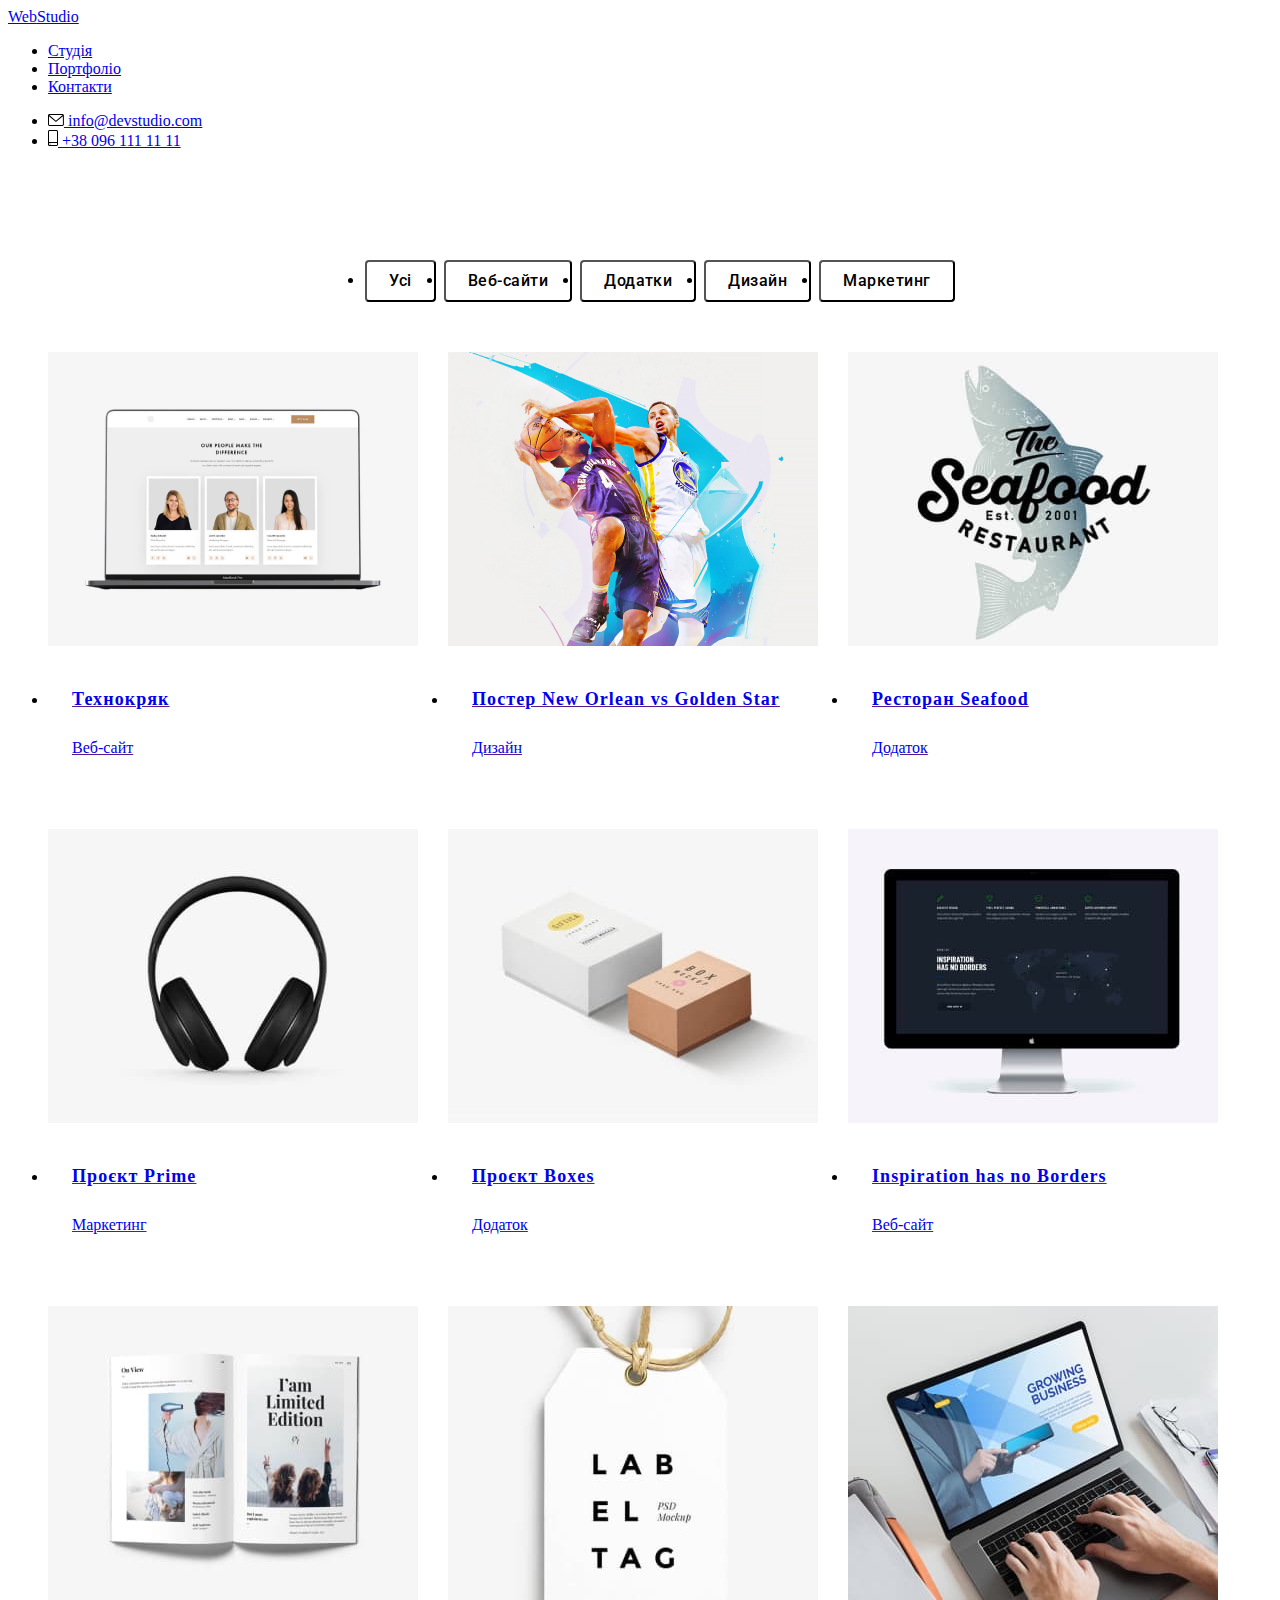
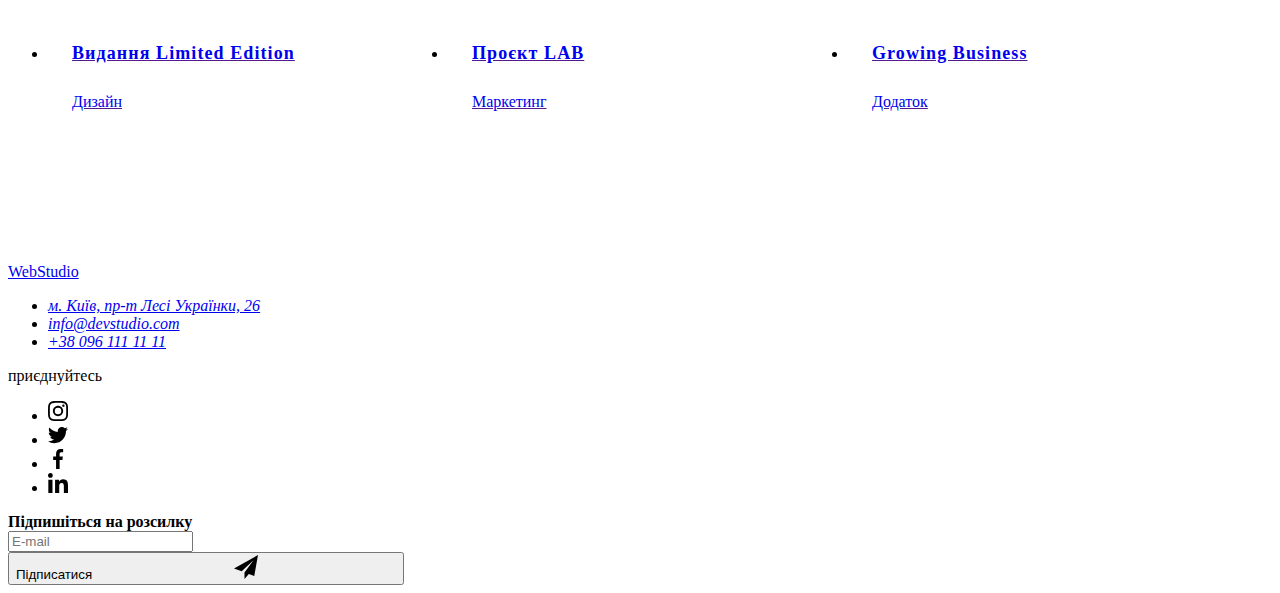
==== portfolio.html @ 2f64e7c8 "scss" ====
<!doctype html>
<html lang="uk">
  <head>
    <meta charset="utf-8" >
    <meta http-equiv="x-ua-compatible" content="ie=edge" >
    <meta name="viewport" content="width=device-width, initial-scale=1.0" >
    <title>Portfolio</title>
    <link rel="preconnect" href="https://fonts.googleapis.com" >    
    <link rel="preconnect" href="https://fonts.gstatic.com" crossorigin >    
    <link href="https://fonts.googleapis.com/css2?family=Raleway:wght@700&family=Roboto:wght@400;500;700;900&display=swap" rel="stylesheet" >
    <link rel="stylesheet" href="https://cdnjs.cloudflare.com/ajax/libs/modern-normalize/1.1.0/modern-normalize.min.css"
    integrity="sha512-wpPYUAdjBVSE4KJnH1VR1HeZfpl1ub8YT/NKx4PuQ5NmX2tKuGu6U/JRp5y+Y8XG2tV+wKQpNHVUX03MfMFn9Q=="
    crossorigin="anonymous"
    referrerpolicy="no-referrer">

    <link rel="stylesheet" href="./css/styles.css" >
  </head>
  <!--Тіло документу-->
  <body>
    <!--Шапка сайту-->
    <header class="header">
      <div class="container conteiner-header">
        <a class="logo" href="/index.html"><span class="logo-header">Web</span>Studio</a>
        <nav class="nav-header">
          <!--навігація сайту-->
          <ul class="header-nav list">
            <li class="item"><a class="header-nav-link list" href="./index.html">Студія</a></li>
            <li class="item"><a class="header-nav-link list current" href="./portfolio.html">Портфоліо</a></li>
            <li class="item"><a class="header-nav-link list" href="#">Контакти</a></li>
          </ul>
        </nav>
        <!--авторизації навігація-->
        <ul class="auth-nav list">
          <li class="item">
            <a class="auth-nav-link" href="mailto:info@devstudio.com">
              <svg class="nav-icon-envelope" width="16" height="12">
                <use href="./images/icons.svg#icon-envelope"></use>
              </svg>
              info@devstudio.com</a>
          </li>
          <li class="item">
            <a class="auth-nav-link " href="tel:+380961111111">
              <svg class="nav-icon-smartphone" width="10" height="16">
                <use href="./images/icons.svg#icon-smartphone"></use>
              </svg>
              +38 096 111 11 11</a>
          </li>
        </ul>
      </div>
    </header>
    <!--Унікальний матеріал сторінки-->
    <main>
      <!--Навігація фільтрів -->
      <section class="portfolio-list">
        <div class="container">
          <h1 hidden>Фільтри</h1>
          <ul class="btn-filter list">
            <li>
              <button class="btn-active" type="button">Усі</button>
            </li>
            <li>
              <button class="btn-active" type="button">Веб-сайти</button>
            </li>
            <li>
              <button class="btn-active" type="button">Додатки</button>
            </li>
            <li>
              <button class="btn-active" type="button">Дизайн</button>
            </li>
            <li>
              <button class="btn-active" type="button">Маркетинг</button>
            </li>
          </ul>
        
        <!--Портфоліо фільтрів-->
        
          <ul class="projects-list list">
            <li class="projects-box">
              <a href="" class="projects-link list">
                <div class="projects-image image-tehno">
                  <p class="projects-focus">Ресурс пропонує комплексні пропозиції з різним рівнем функціоналу та сервісів. Все це дозволить відвідувачу отримати вичерпні відомості про компанію чи приватну особу.</p>
                </div>
                <div class="projects-border">
                  <h2 class="projects-title" >Технокряк</h2>
                  <p class="projects-text">Веб-сайт</p>
                </div>
              </a>
            </li>
            <li class="projects-box">
              <a href="" class="projects-link list">
                <div class="projects-image image-poster">
                  <p class="projects-focus">Ресурс пропонує комплексні пропозиції з різним рівнем функціоналу та сервісів. Все це дозволить відвідувачу отримати вичерпні відомості про компанію чи приватну особу.</p>
                </div>
                <div class="projects-border">
                  <h2 class="projects-title" >Постер New Orlean vs Golden Star</h2>
                  <p class="projects-text">Дизайн</p>
                </div>
              </a>
            </li>
            <li class="projects-box">
              <a href="" class="projects-link list">
                <div class="projects-image image-seafood">
                  <p class="projects-focus">Ресурс пропонує комплексні пропозиції з різним рівнем функціоналу та сервісів. Все це дозволить відвідувачу отримати вичерпні відомості про компанію чи приватну особу.</p>
                </div>
                <div class="projects-border">
                  <h2 class="projects-title" >Ресторан Seafood</h2>
                  <p class="projects-text">Додаток</p>
                </div>
              </a>
            </li>
            <li class="projects-box">
              <a href="" class="projects-link list">
                <div class="projects-image image-prime">
                  <p class="projects-focus">Ресурс пропонує комплексні пропозиції з різним рівнем функціоналу та сервісів. Все це дозволить відвідувачу отримати вичерпні відомості про компанію чи приватну особу.</p>
                </div>
                <div class="projects-border">
                  <h2 class="projects-title" >Проєкт Prime</h2>
                  <p class="projects-text">Маркетинг</p>
                </div>
              </a>
            </li>
            <li class="projects-box">
              <a href="" class="projects-link list">
                <div class="projects-image image-boxes">
                  <p class="projects-focus">Ресурс пропонує комплексні пропозиції з різним рівнем функціоналу та сервісів. Все це дозволить відвідувачу отримати вичерпні відомості про компанію чи приватну особу.</p>
                </div>
                <div class="projects-border">
                  <h2 class="projects-title" >Проєкт Boxes</h2>
                  <p class="projects-text">Додаток</p>
                </div>
              </a>
            </li>
            <li class="projects-box">
              <a href="" class="projects-link list">
                <div class="projects-image image-inspiration">
                  <p class="projects-focus">Ресурс пропонує комплексні пропозиції з різним рівнем функціоналу та сервісів. Все це дозволить відвідувачу отримати вичерпні відомості про компанію чи приватну особу.</p>
                </div>
                <div class="projects-border">
                  <h2 class="projects-title" >Inspiration has no Borders</h2>
                  <p class="projects-text">Веб-сайт</p>
                </div>
              </a>
            </li>
            <li class="projects-box">
              <a href="" class="projects-link list">
                <div class="projects-image image-limited">
                  <p class="projects-focus">Ресурс пропонує комплексні пропозиції з різним рівнем функціоналу та сервісів. Все це дозволить відвідувачу отримати вичерпні відомості про компанію чи приватну особу.</p>
                </div>
                <div class="projects-border">
                  <h2 class="projects-title" >Видання Limited Edition</h2>
                  <p class="projects-text">Дизайн</p>
                </div>
              </a>
            </li>
            <li class="projects-box">
              <a href="" class="projects-link list">
                <div class="projects-image image-lab">
                  <p class="projects-focus">Ресурс пропонує комплексні пропозиції з різним рівнем функціоналу та сервісів. Все це дозволить відвідувачу отримати вичерпні відомості про компанію чи приватну особу.</p>
                </div>
                <div class="projects-border">
                  <h2 class="projects-title" >Проєкт LAB</h2>
                  <p class="projects-text">Маркетинг</p>
                </div>
              </a>
            </li>
            <li class="projects-box">
              <a href="" class="projects-link list">
                <div class="projects-image image-groving">
                    <p class="projects-focus">Ресурс пропонує комплексні пропозиції з різним рівнем функціоналу та сервісів. Все це дозволить відвідувачу отримати вичерпні відомості про компанію чи приватну особу.</p>
                </div>
                <div class="projects-border">
                  <h2 class="projects-title" >Growing Business</h2>
                  <p class="projects-text">Додаток</p>
                </div>
              </a>
            </li>
          </ul>
        </div>
      </section>
    </main>
    
    <!--Підвал сторінки-->
    
    <footer class="footer">
      <div class="container-footer container">
        <div>
          <a class="logo-link" href="./index.html" ><span class="logo-footer">Web</span>Studio</a>
          <address>
            <ul class="address">
              <li>
                <a class="address-map" href="http://www.google.com/search?q=м.+київ%2C+пр-т+лесі+українки%2C+26&oq=&aqs=chrome/"
                  target="_blank"
                  rel="noopener noreferrer">
                  м. Київ, пр-т Лесі Українки, 26</a>
              </li>
              <li><a class="address-mail" href="mailto:info@devstudio.com">info@devstudio.com</a></li>
              <li><a class="address-tel " href="tel:+380961111111">+38 096 111 11 11</a></li>
            </ul>
          </address>
        </div>

        <div class="social-block">
          <span class="social-footer">приєднуйтесь</span>
          <ul class="social-footer-list list">
            <li class="social-footer-item">
              <a class="social-footer-link" href="#">
                <svg class="social-footer-icon" width="20px" height="20px">
                  <use href="./images/icons.svg#icon-instagram"></use>
                </svg>
              </a>
            </li>
            <li class="social-footer-item">
              <a class="social-footer-link" href="#">
                <svg class="social-footer-icon" width="20px" height="20px">
                  <use href="./images/icons.svg#icon-twitter"></use>
                </svg>
              </a>
            </li>
            <li class="social-footer-item">
              <a class="social-footer-link" href="#">
                <svg class="social-footer-icon" width="20px" height="20px">
                  <use href="./images/icons.svg#icon-facebook"></use>
                </svg>
              </a>
            </li>
            <li class="social-footer-item">
              <a class="social-footer-link" href="#">
              <svg class="social-footer-icon" width="20px" height="20px">
                  <use href="./images/icons.svg#icon-linkedin"></use>
                </svg>
              </a>
            </li>
          </ul>
        </div>
         <div class="social-input">
          <strong class="social-footer">Підпишіться на розсилку</strong>
          <div class="input-flex">
            <form class="footer-form">
              <input
                type="text"
                name="user-email"
                class="footer-input"
                placeholder="E-mail"
              />
            </form>
            <button class="btn-footer" type="submit">
              Підписатися
              <svg class="icone-btn-footer" widht="24" height="24">
                <use href="./images/icons.svg#icon-icon-send"></use>
              </svg>
            </button>
          </div>
      </div>
    </footer>
  </body>
</html>
---- css/styles.css ----
/*----------Модальне вікно----------------------*/

.is-hidden {
  opacity: 0;
  visibility: hidden;
  pointer-events: none;
}

.backdrop {
  position: fixed;
  top: 0;
  width: 100%;
  height: 100%;
  background-color: rgba(0, 0, 0, 0.2);
  transition: opacity 250ms linear, visibility 250ms linear;
  transition-timing-function: cubic-bezier(0.4, 0, 0.2, 1);
}
.modal {
  width: 528px;
  min-height: 518px;
  background-color: var(--white-color);
  box-shadow: 0px 1px 3px rgba(0, 0, 0, 0.12), 0px 1px 1px rgba(0, 0, 0, 0.14),
    0px 2px 1px rgba(0, 0, 0, 0.2);
  border-radius: 4px;
  position: absolute;
  top: 50%;
  left: 50%;
  transform: translate(-50%, -50%) scale(1);
  transition: transform 250ms linear;
  transition-timing-function: cubic-bezier(0.4, 0, 0.2, 1);
  padding: 40px;
}
.backdrop.is-hidden .modal {
  transform: translate(-50%, -50%) scale(0);
}
.modal-close {
  position: absolute;
  width: 30px;
  height: 30px;
  top: 8px;
  right: 8px;
  border: 1px solid rgba(0, 0, 0, 0.1);
  border-radius: 50%;
  display: flex;
  align-items: center;
  justify-content: center;
  background-color: transparent;
}
.modal-close:focus,
.modal-close:hover {
  fill: #188ce8;
  transition: border 250ms cubic-bezier(0.4, 0, 0.2, 1),
    color 250ms cubic-bezier(0.4, 0, 0.2, 1);
}
.modal-close-icon {
}
.modal-title {
  font-weight: 700;
  font-size: 20px;
  line-height: 1.15;
  text-align: center;
  color: var(--title-text-color);
  margin-bottom: 15px;
}

.modal-form {
}
.modal-element {
}
.label-modal {
  font-size: 12px;
}
.input-wrapper {
  position: relative;
  margin-bottom: 10px;
}

.input-form {
  width: 100%;
  height: 40px;
  padding-left: 42px;
  justify-content: center;
  border: 1px solid rgba(33, 33, 33, 0.2);
  border-radius: 4px;
}
.input-form:focus,
.input-form:hover {
  border-color: var(--accent-color);
  transition: border 250ms cubic-bezier(0.4, 0, 0.2, 1),
    color 250ms cubic-bezier(0.4, 0, 0.2, 1);
}
.input-form:focus + .modal-icon,
.input-form:hover + .modal-icon {
  fill: var(--accent-color);
  transition: border 250ms cubic-bezier(0.4, 0, 0.2, 1),
    color 250ms cubic-bezier(0.4, 0, 0.2, 1);
}
.input-form:active,
:hover,
:focus {
  outline: 0;
  outline-offset: 0;
}

.modal-icon {
  position: absolute;
  top: 50%;
  left: 12px;
  transform: translateY(-50%);
}

.coment-textaera {
  font-size: 12px;
}

.textarea-element {
  margin-bottom: 20px;
}

.label-textarea {
  width: 100%;
  height: 120px;
  display: block;
  padding: 12px 16px;
  border: 1px solid rgba(33, 33, 33, 0.2);
  border-radius: 4px;
  font-weight: 400;
  font-size: 12px;
  line-height: 14px;
  letter-spacing: 0.01em;
  resize: none;
}
.label-textarea:hover,
.label-textarea:focus {
  border-color: var(--accent-color);
  transition: border 250ms cubic-bezier(0.4, 0, 0.2, 1),
    color 250ms cubic-bezier(0.4, 0, 0.2, 1);
}
.label-textarea::placeholder {
  font-size: 12px;
}

.visually-hidden {	
	position: absolute;
	width: 1px;
	height: 1px;
	margin: -1px;
	border: 0;
	padding: 0;
	clip: rect(0 0 0 0);
	overflow: hidden;
	}

.lable-text {
  display: flex;
  justify-content: center;
  align-items: center;
  margin-bottom: 30px;
}

.lable-text span {
  width: 16px;
  height: 15px;
  border: 2px solid var(--title-text-color);
  border-radius: 2px;
  margin-right: 7px;
  display: flex;
  align-items: center;
  justify-content: center;
  fill: transparent;
  transition: border 250ms cubic-bezier(0.4, 0, 0.2, 1),
    color 250ms cubic-bezier(0.4, 0, 0.2, 1);
}


.modal-check:checked + .lable-text span {
  background-color: var(--accent-color);
  border: none;
  fill: var(--white-color);
  transition: border 250ms cubic-bezier(0.4, 0, 0.2, 1),
    color 250ms cubic-bezier(0.4, 0, 0.2, 1);
}


.input-link {
  margin-left: 4px;
  font-weight: 400;
  font-size: 14px;
  line-height: 1.7142;
  color: var(--accent-color);
  position: relative;
}
.input-link::before {
  content: "";
  position: absolute;
  display: block;
  width: 100%;
  height: 1px;
  background-color: var(--accent-color);
  left: 0px;
  bottom: 6px;
}

.btn-input {
  width: 200px;
  height: 50px;
  margin: auto;
  font-weight: 700;
  font-size: 16px;
  line-height: 30px;
  display: flex;
  align-items: center;
  text-align: center;
  letter-spacing: 0.06em;
  justify-content: center;
  color: var(--white-color);
  background: var(--accent-color);
  box-shadow: 0px 4px 4px rgba(0, 0, 0, 0.15);
  border-radius: 4px;
}
.btn-input:hover,
.btn-input:focus {
  background-color: var(--background-active-button);
}
.modal-checkbox {
  margin-bottom: 30px;
  align-items: center;
  justify-content: center;
}
.lable-checkbox {
  font-weight: 400;
  font-size: 14px;
  line-height: 24px;
  color: var(--primary-text-color);
}

.input-span {
  font-weight: 400;
  font-size: 14px;
  line-height: 24px;
  color: var(--accent-color);
}

/*---------------Портфоліо----------------------*/
/*-------------Навігація фільтрів----------------------------------*/

.portfolio-list {
  padding-top: 94px;
  padding-bottom: 94px;
}

.btn-filter {
  font-family: "Roboto";
  font-style: normal;
  font-weight: 500;
  font-size: 16px;
  line-height: 1.625;
  text-align: center;
  letter-spacing: 0.03em;
  color: var(--title-text-color);

  display: flex;
  justify-content: center;
  margin: auto;
  margin-bottom: 50px;
  align-items: center;
}

.btn-filter li:not(:last-child) {
  margin-right: 8px;
}

.btn-active {
  padding: 6px 22px;
  justify-content: center;
  text-align: center;
  align-items: center;

  font-family: "Roboto", sans-serif;
  font-weight: 500;
  font-size: 16px;
  line-height: 1.625;
  text-align: center;
  letter-spacing: 0.03em;
  color: var(--title-text-color);
  background: var(--background-grey-color);
  border-radius: 4px;

  transition: background-color var(--time) var(--timing-function),
    color var(--time) var(--timing-function),
    box-shadow var(--time) var(--timing-function);
}

.btn-active:hover,
.btn-active:focus {
  color: var(--white-color);
  background: var(--accent-color);
  cursor: pointer;
  box-shadow: 0px 3px 1px rgba(0, 0, 0, 0.1), 0px 1px 2px rgba(0, 0, 0, 0.08),
    0px 2px 2px rgba(0, 0, 0, 0.12);
}

/*------------------------------Проекти-------------------------------------------*/

.projects-list {
  display: flex;
  flex-direction: row;
  flex-wrap: wrap;
  gap: 30px;
}

.projects-box > a {
  display: block;
}

.projects-box > a:hover,
.projects-box > a:focus {
  box-shadow: 0px 1px 1px rgba(0, 0, 0, 0.12), 0px 4px 4px rgba(0, 0, 0, 0.06),
    1px 4px 6px rgba(0, 0, 0, 0.16);
}
.projects-link {
  transition: box-shadow var(--time) var(--timing-function),
    border-box var(--time) var(--timing-function);
}
.projects-box:hover .projects-focus {
  transform: translateY(0);
  transition: transform 250ms linear;
  transition-timing-function: cubic-bezier(0.4, 0, 0.2, 1);
}

.projects-image {
  position: relative;
  overflow: hidden;
  width: 370px;
  height: 294px;
}

.projects-focus {
  position: absolute;
  top: 0;
  height: 100%;
  padding: 63px 24px;
  font-weight: 400;
  font-size: 18px;
  line-height: 1.5555;
  color: var(--white-color);
  background-color: rgba(33, 150, 243, 0.9);
  transform: translateY(100%);
  transition: transform 250ms linear;
  overflow: auto;
}

.image-tehno {
  background-image: url(../images/texno.jpg);
}
.image-poster {
  background-image: url(../images/posters.jpg);
}
.image-seafood {
  background-image: url(../images/seafood.jpg);
}
.image-prime {
  background-image: url(../images/project-prime.jpg);
}
.image-boxes {
  background-image: url(../images/boxes.jpg);
}
.image-inspiration {
  background-image: url(../images/inspiration.jpg);
}
.image-limited {
  background-image: url(../images/limited.jpg);
}
.image-lab {
  background-image: url(../images/lab.jpg);
}
.image-groving {
  background-image: url(../images/growing.jpg);
}

.projects-border {
  padding: 20px 24px;
  border-right: 1px solid var(--border-color);
  border-bottom: 1px solid var(--border-color);
  border-left: 1px solid var(--border-color);
}

.projects-title {
  margin-bottom: 4px;

  color: var(--title-text-color);
  font-size: 18px;
  line-height: 2;
  letter-spacing: 0.06em;
}

.projects-text {
  font-size: 16px;
  line-height: 1.875;
  color: var(--primary-text-color);
}
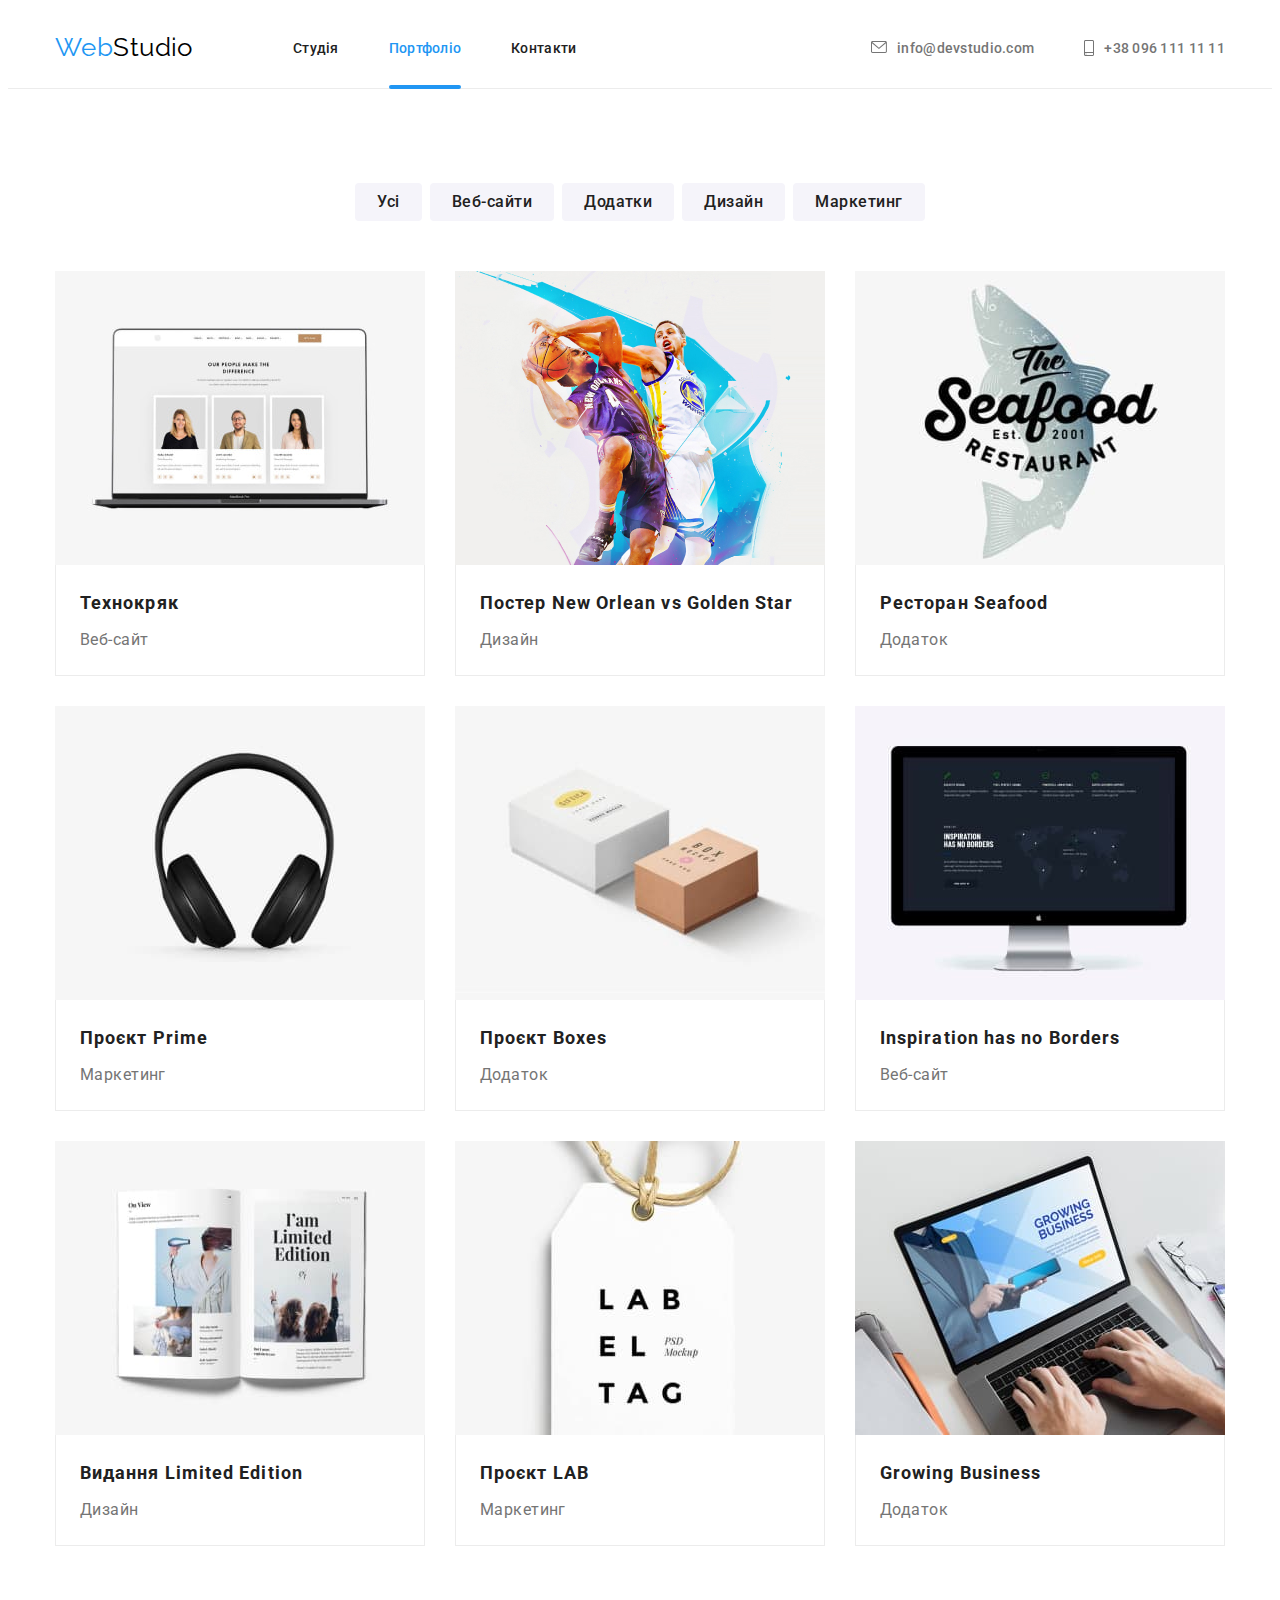
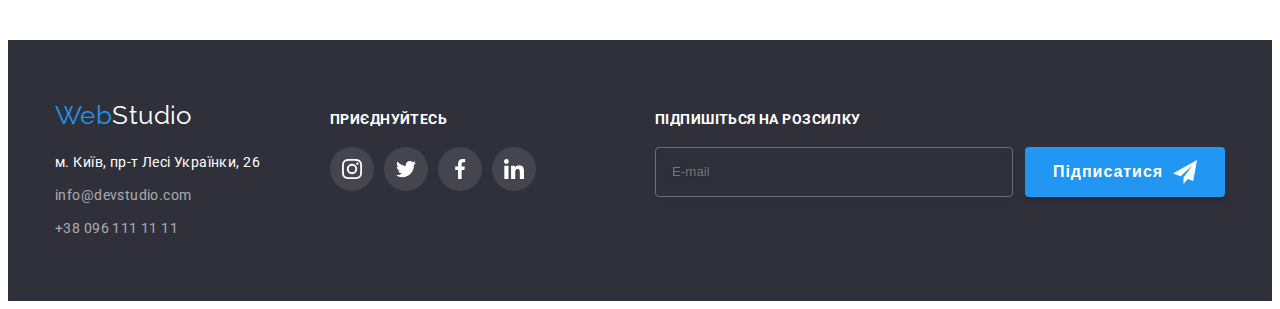
==== commit 8592d385: "BEM" ====
--- a/portfolio.html
+++ b/portfolio.html
@@ -14,36 +14,51 @@
     referrerpolicy="no-referrer">
 
     <link rel="stylesheet" href="./css/styles.css" >
+    <link rel="stylesheet" href="./css/main.min.css">
   </head>
   <!--Тіло документу-->
   <body>
     <!--Шапка сайту-->
     <header class="header">
-      <div class="container conteiner-header">
-        <a class="logo" href="/index.html"><span class="logo-header">Web</span>Studio</a>
-        <nav class="nav-header">
+      <div class="container header__conteiner">
+        <a class="logo link" href="/index.html" lang="en"
+          ><span class="header__logo">Web</span>Studio</a
+        >
+        <nav class="navigation">
           <!--навігація сайту-->
-          <ul class="header-nav list">
-            <li class="item"><a class="header-nav-link list" href="./index.html">Студія</a></li>
-            <li class="item"><a class="header-nav-link list current" href="./portfolio.html">Портфоліо</a></li>
-            <li class="item"><a class="header-nav-link list" href="#">Контакти</a></li>
+          <ul class="menu list">
+            <li class="menu__item">
+              <a class="menu__link list " href="./index.html"
+                >Студія</a
+              >
+            </li>
+            <li class="menu__item">
+              <a class="menu__link list current" href="./portfolio.html"
+                >Портфоліо</a
+              >
+            </li>
+            <li class="menu__item">
+              <a class="menu__link list" href="#">Контакти</a>
+            </li>
           </ul>
         </nav>
         <!--авторизації навігація-->
         <ul class="auth-nav list">
-          <li class="item">
-            <a class="auth-nav-link" href="mailto:info@devstudio.com">
-              <svg class="nav-icon-envelope" width="16" height="12">
+          <li class="auth-nav__item">
+            <a class="auth-nav__link" href="mailto:info@devstudio.com">
+              <svg class="auth-nav__icon-envelope" width="16" height="12">
                 <use href="./images/icons.svg#icon-envelope"></use>
               </svg>
-              info@devstudio.com</a>
+              info@devstudio.com</a
+            >
           </li>
-          <li class="item">
-            <a class="auth-nav-link " href="tel:+380961111111">
-              <svg class="nav-icon-smartphone" width="10" height="16">
+          <li class="auth-nav__item">
+            <a class="auth-nav__link" href="tel:+380961111111">
+              <svg class="auth-nav__icon-smartphone" width="10" height="16">
                 <use href="./images/icons.svg#icon-smartphone"></use>
               </svg>
-              +38 096 111 11 11</a>
+              +38 096 111 11 11</a
+            >
           </li>
         </ul>
       </div>
@@ -55,122 +70,122 @@
         <div class="container">
           <h1 hidden>Фільтри</h1>
           <ul class="btn-filter list">
-            <li>
-              <button class="btn-active" type="button">Усі</button>
-            </li>
-            <li>
-              <button class="btn-active" type="button">Веб-сайти</button>
-            </li>
-            <li>
-              <button class="btn-active" type="button">Додатки</button>
-            </li>
-            <li>
-              <button class="btn-active" type="button">Дизайн</button>
-            </li>
-            <li>
-              <button class="btn-active" type="button">Маркетинг</button>
+            <li class="btn-filter__list-btn">
+              <button class="btn-filter__btn-active" type="button">Усі</button>
+            </li>
+            <li class="btn-filter__list-btn">
+              <button class="btn-filter__btn-active" type="button">Веб-сайти</button>
+            </li>
+            <li class="btn-filter__list-btn">
+              <button class="btn-filter__btn-active" type="button">Додатки</button>
+            </li>
+            <li class="btn-filter__list-btn">
+              <button class="btn-filter__btn-active" type="button">Дизайн</button>
+            </li>
+            <li class="btn-filter__list-btn">
+              <button class="btn-filter__btn-active" type="button">Маркетинг</button>
             </li>
           </ul>
         
         <!--Портфоліо фільтрів-->
         
           <ul class="projects-list list">
-            <li class="projects-box">
-              <a href="" class="projects-link list">
+            <li class="projects-list__projects-box">
+              <a href="#" class="projects-list__projects-link list">
                 <div class="projects-image image-tehno">
-                  <p class="projects-focus">Ресурс пропонує комплексні пропозиції з різним рівнем функціоналу та сервісів. Все це дозволить відвідувачу отримати вичерпні відомості про компанію чи приватну особу.</p>
-                </div>
-                <div class="projects-border">
-                  <h2 class="projects-title" >Технокряк</h2>
-                  <p class="projects-text">Веб-сайт</p>
-                </div>
-              </a>
-            </li>
-            <li class="projects-box">
-              <a href="" class="projects-link list">
+                  <p class="projects-image__projects-focus">Ресурс пропонує комплексні пропозиції з різним рівнем функціоналу та сервісів. Все це дозволить відвідувачу отримати вичерпні відомості про компанію чи приватну особу.</p>
+                </div>
+                <div class="projects-border">
+                  <h2 class="projects-border__projects-title" >Технокряк</h2>
+                  <p class="projects-border__projects-text">Веб-сайт</p>
+                </div>
+              </a>
+            </li>
+            <li class="projects-list__projects-box">
+              <a href="#" class="projects-list__projects-link list">
                 <div class="projects-image image-poster">
-                  <p class="projects-focus">Ресурс пропонує комплексні пропозиції з різним рівнем функціоналу та сервісів. Все це дозволить відвідувачу отримати вичерпні відомості про компанію чи приватну особу.</p>
-                </div>
-                <div class="projects-border">
-                  <h2 class="projects-title" >Постер New Orlean vs Golden Star</h2>
-                  <p class="projects-text">Дизайн</p>
-                </div>
-              </a>
-            </li>
-            <li class="projects-box">
-              <a href="" class="projects-link list">
+                  <p class="projects-image__projects-focus">Ресурс пропонує комплексні пропозиції з різним рівнем функціоналу та сервісів. Все це дозволить відвідувачу отримати вичерпні відомості про компанію чи приватну особу.</p>
+                </div>
+                <div class="projects-border">
+                  <h2 class="projects-border__projects-title" >Постер New Orlean vs Golden Star</h2>
+                  <p class="projects-border__projects-text">Дизайн</p>
+                </div>
+              </a>
+            </li>
+            <li class="projects-list__projects-box">
+              <a href="№" class="projects-list__projects-link list">
                 <div class="projects-image image-seafood">
-                  <p class="projects-focus">Ресурс пропонує комплексні пропозиції з різним рівнем функціоналу та сервісів. Все це дозволить відвідувачу отримати вичерпні відомості про компанію чи приватну особу.</p>
-                </div>
-                <div class="projects-border">
-                  <h2 class="projects-title" >Ресторан Seafood</h2>
-                  <p class="projects-text">Додаток</p>
-                </div>
-              </a>
-            </li>
-            <li class="projects-box">
-              <a href="" class="projects-link list">
+                  <p class="projects-image__projects-focus">Ресурс пропонує комплексні пропозиції з різним рівнем функціоналу та сервісів. Все це дозволить відвідувачу отримати вичерпні відомості про компанію чи приватну особу.</p>
+                </div>
+                <div class="projects-border">
+                  <h2 class="projects-border__projects-title" >Ресторан Seafood</h2>
+                  <p class="projects-border__projects-text">Додаток</p>
+                </div>
+              </a>
+            </li>
+            <li class="projects-list__projects-box">
+              <a href="#" class="projects-list__projects-link list">
                 <div class="projects-image image-prime">
-                  <p class="projects-focus">Ресурс пропонує комплексні пропозиції з різним рівнем функціоналу та сервісів. Все це дозволить відвідувачу отримати вичерпні відомості про компанію чи приватну особу.</p>
-                </div>
-                <div class="projects-border">
-                  <h2 class="projects-title" >Проєкт Prime</h2>
-                  <p class="projects-text">Маркетинг</p>
-                </div>
-              </a>
-            </li>
-            <li class="projects-box">
-              <a href="" class="projects-link list">
+                  <p class="projects-image__projects-focus">Ресурс пропонує комплексні пропозиції з різним рівнем функціоналу та сервісів. Все це дозволить відвідувачу отримати вичерпні відомості про компанію чи приватну особу.</p>
+                </div>
+                <div class="projects-border">
+                  <h2 class="projects-border__projects-title" >Проєкт Prime</h2>
+                  <p class="projects-border__projects-text">Маркетинг</p>
+                </div>
+              </a>
+            </li>
+            <li class="projects-list__projects-box">
+              <a href="#" class="projects-list__projects-link list">
                 <div class="projects-image image-boxes">
-                  <p class="projects-focus">Ресурс пропонує комплексні пропозиції з різним рівнем функціоналу та сервісів. Все це дозволить відвідувачу отримати вичерпні відомості про компанію чи приватну особу.</p>
-                </div>
-                <div class="projects-border">
-                  <h2 class="projects-title" >Проєкт Boxes</h2>
-                  <p class="projects-text">Додаток</p>
-                </div>
-              </a>
-            </li>
-            <li class="projects-box">
-              <a href="" class="projects-link list">
+                  <p class="projects-image__projects-focus">Ресурс пропонує комплексні пропозиції з різним рівнем функціоналу та сервісів. Все це дозволить відвідувачу отримати вичерпні відомості про компанію чи приватну особу.</p>
+                </div>
+                <div class="projects-border">
+                  <h2 class="projects-border__projects-title" >Проєкт Boxes</h2>
+                  <p class="projects-border__projects-text">Додаток</p>
+                </div>
+              </a>
+            </li>
+            <li class="projects-list__projects-box">
+              <a href="#" class="projects-list__projects-link list">
                 <div class="projects-image image-inspiration">
-                  <p class="projects-focus">Ресурс пропонує комплексні пропозиції з різним рівнем функціоналу та сервісів. Все це дозволить відвідувачу отримати вичерпні відомості про компанію чи приватну особу.</p>
-                </div>
-                <div class="projects-border">
-                  <h2 class="projects-title" >Inspiration has no Borders</h2>
-                  <p class="projects-text">Веб-сайт</p>
-                </div>
-              </a>
-            </li>
-            <li class="projects-box">
-              <a href="" class="projects-link list">
+                  <p class="projects-image__projects-focus">Ресурс пропонує комплексні пропозиції з різним рівнем функціоналу та сервісів. Все це дозволить відвідувачу отримати вичерпні відомості про компанію чи приватну особу.</p>
+                </div>
+                <div class="projects-border">
+                  <h2 class="projects-border__projects-title" >Inspiration has no Borders</h2>
+                  <p class="projects-border__projects-text">Веб-сайт</p>
+                </div>
+              </a>
+            </li>
+            <li class="projects-list__projects-box">
+              <a href="#" class="projects-list__projects-link list">
                 <div class="projects-image image-limited">
-                  <p class="projects-focus">Ресурс пропонує комплексні пропозиції з різним рівнем функціоналу та сервісів. Все це дозволить відвідувачу отримати вичерпні відомості про компанію чи приватну особу.</p>
-                </div>
-                <div class="projects-border">
-                  <h2 class="projects-title" >Видання Limited Edition</h2>
-                  <p class="projects-text">Дизайн</p>
-                </div>
-              </a>
-            </li>
-            <li class="projects-box">
-              <a href="" class="projects-link list">
+                  <p class="projects-image__projects-focus">Ресурс пропонує комплексні пропозиції з різним рівнем функціоналу та сервісів. Все це дозволить відвідувачу отримати вичерпні відомості про компанію чи приватну особу.</p>
+                </div>
+                <div class="projects-border">
+                  <h2 class="projects-border__projects-title" >Видання Limited Edition</h2>
+                  <p class="projects-border__projects-text">Дизайн</p>
+                </div>
+              </a>
+            </li>
+            <li class="projects-list__projects-box">
+              <a href="#" class="projects-list__projects-link list">
                 <div class="projects-image image-lab">
-                  <p class="projects-focus">Ресурс пропонує комплексні пропозиції з різним рівнем функціоналу та сервісів. Все це дозволить відвідувачу отримати вичерпні відомості про компанію чи приватну особу.</p>
-                </div>
-                <div class="projects-border">
-                  <h2 class="projects-title" >Проєкт LAB</h2>
-                  <p class="projects-text">Маркетинг</p>
-                </div>
-              </a>
-            </li>
-            <li class="projects-box">
-              <a href="" class="projects-link list">
+                  <p class="projects-image__projects-focus">Ресурс пропонує комплексні пропозиції з різним рівнем функціоналу та сервісів. Все це дозволить відвідувачу отримати вичерпні відомості про компанію чи приватну особу.</p>
+                </div>
+                <div class="projects-border">
+                  <h2 class="projects-border__projects-title" >Проєкт LAB</h2>
+                  <p class="projects-border__projects-text">Маркетинг</p>
+                </div>
+              </a>
+            </li>
+            <li class="projects-list__projects-box">
+              <a href="#" class="projects-list__projects-link list">
                 <div class="projects-image image-groving">
-                    <p class="projects-focus">Ресурс пропонує комплексні пропозиції з різним рівнем функціоналу та сервісів. Все це дозволить відвідувачу отримати вичерпні відомості про компанію чи приватну особу.</p>
-                </div>
-                <div class="projects-border">
-                  <h2 class="projects-title" >Growing Business</h2>
-                  <p class="projects-text">Додаток</p>
+                    <p class="projects-image__projects-focus">Ресурс пропонує комплексні пропозиції з різним рівнем функціоналу та сервісів. Все це дозволить відвідувачу отримати вичерпні відомості про компанію чи приватну особу.</p>
+                </div>
+                <div class="projects-border">
+                  <h2 class="projects-border__projects-title" >Growing Business</h2>
+                  <p class="projects-border__projects-text">Додаток</p>
                 </div>
               </a>
             </li>
@@ -183,73 +198,88 @@
     
     <footer class="footer">
       <div class="container-footer container">
-        <div>
-          <a class="logo-link" href="./index.html" ><span class="logo-footer">Web</span>Studio</a>
-          <address>
+        <div class="cover-address">
+          <a class="container-footer__logo-link" href="./index.html"
+            ><span class="container-footer__logo-footer">Web</span>Studio</a
+          >
+          <address class="footer-addres">
             <ul class="address">
-              <li>
-                <a class="address-map" href="http://www.google.com/search?q=м.+київ%2C+пр-т+лесі+українки%2C+26&oq=&aqs=chrome/"
+              <li class="address__addres-list">
+                <a
+                  class="address__address-map"
+                  href="http://www.google.com/search?q=м.+київ%2C+пр-т+лесі+українки%2C+26&oq=&aqs=chrome/"
                   target="_blank"
-                  rel="noopener noreferrer">
-                  м. Київ, пр-т Лесі Українки, 26</a>
+                  rel="noopener noreferrer"
+                >
+                  м. Київ, пр-т Лесі Українки, 26</a
+                >
               </li>
-              <li><a class="address-mail" href="mailto:info@devstudio.com">info@devstudio.com</a></li>
-              <li><a class="address-tel " href="tel:+380961111111">+38 096 111 11 11</a></li>
+              <li class="address__addres-list">
+                <a class="address__address-mail" href="mailto:info@devstudio.com"
+                  >info@devstudio.com</a
+                >
+              </li>
+              <li class="address__addres-list">
+                <a class="address__address-tel" href="tel:+380961111111"
+                  >+38 096 111 11 11</a
+                >
+              </li>
             </ul>
           </address>
         </div>
-
+        <!--соцмережі-->
         <div class="social-block">
-          <span class="social-footer">приєднуйтесь</span>
+          <strong class="social-block__social-footer">приєднуйтесь</strong>
           <ul class="social-footer-list list">
-            <li class="social-footer-item">
-              <a class="social-footer-link" href="#">
-                <svg class="social-footer-icon" width="20px" height="20px">
+            <li class="social-footer-list__footer-item">
+              <a class="social-footer-list__footer-link" href="#">
+                <svg class="social-footer-list__footer-icon" width="20px" height="20px">
                   <use href="./images/icons.svg#icon-instagram"></use>
                 </svg>
               </a>
             </li>
-            <li class="social-footer-item">
-              <a class="social-footer-link" href="#">
-                <svg class="social-footer-icon" width="20px" height="20px">
+            <li class="social-footer-list__footer-item">
+              <a class="social-footer-list__footer-link" href="#">
+                <svg class="social-footer-list__footer-icon" width="20px" height="20px">
                   <use href="./images/icons.svg#icon-twitter"></use>
                 </svg>
               </a>
             </li>
-            <li class="social-footer-item">
-              <a class="social-footer-link" href="#">
-                <svg class="social-footer-icon" width="20px" height="20px">
+            <li class="social-footer-list__footer-item">
+              <a class="social-footer-list__footer-link" href="#">
+                <svg class="social-footer-list__footer-icon" width="20px" height="20px">
                   <use href="./images/icons.svg#icon-facebook"></use>
                 </svg>
               </a>
             </li>
-            <li class="social-footer-item">
-              <a class="social-footer-link" href="#">
-              <svg class="social-footer-icon" width="20px" height="20px">
+            <li class="social-footer-list__footer-item">
+              <a class="social-footer-list__footer-link" href="#">
+                <svg class="social-footer-list__footer-icon" width="20px" height="20px">
                   <use href="./images/icons.svg#icon-linkedin"></use>
                 </svg>
               </a>
             </li>
           </ul>
         </div>
-         <div class="social-input">
-          <strong class="social-footer">Підпишіться на розсилку</strong>
-          <div class="input-flex">
-            <form class="footer-form">
+        <div class="social-input">
+          <strong class="social-input__social-footer">Підпишіться на розсилку</strong>
+          <form class="footer-form input-flex">
+          <label id="user-email" class="footer-form__footer-label">
               <input
                 type="text"
                 name="user-email"
-                class="footer-input"
+                class="footer-form__footer-input"
                 placeholder="E-mail"
-              />
-            </form>
-            <button class="btn-footer" type="submit">
+              >
+          </label>
+            <button class="footer-form__btn-footer" type="submit">
               Підписатися
-              <svg class="icone-btn-footer" widht="24" height="24">
+              <svg class="footer-form__icone-btn-footer" width="24" height="24">
                 <use href="./images/icons.svg#icon-icon-send"></use>
               </svg>
             </button>
-          </div>
+        </form>
+        </div>
       </div>
     </footer>
   </body>
--- a/css/main.min.css
+++ b/css/main.min.css
@@ -0,0 +1 @@
+:root{--primary-text-color: #757575;--title-text-color: #212121;--accent-color: #2196f3;--white-color: #ffffff;--background-grey-color: #f5f4fa;--footer-background-color: #2f303a;--black-color: #000000;--black-opacity-color: rgba(255, 255, 255, 0.6);--background-active-button: #188ce8;--border-color: #ececec;--background-img-color: #c4c4c4;--social-icon-color: #afb1b8;--time: 250ms;--timing-function: cubic-bezier(0.4, 0, 0.2, 1)}*,*::before,*::after{box-sizing:border-box}p,h1,h2,h3,h4,h5,h6{margin:0}ul{margin:0;padding:0}button{cursor:pointer;border:none;display:block}img{display:block}address{font-style:normal}.container{width:1200px;padding-left:15px;padding-right:15px;margin:0 auto}body{font-family:"Roboto",sans-serif;background-color:var(--white-color);color:var(--primary-text-color);font-size:14px;letter-spacing:.03em}.list{list-style:none;text-decoration:none}.logo{margin-right:93px;font-family:"Raleway",sans-serif;color:var(--black-color);font-size:26px;line-height:1.1923;text-decoration:none;width:145px;height:31px;left:215px;top:24px}.btn{min-width:216px;height:50px;margin:0 auto;justify-content:center;font-family:"Roboto",sans-serif;font-weight:700;font-size:16px;line-height:1.875;letter-spacing:.06em;display:flex;align-items:center;text-align:center;background:var(--accent-color);box-shadow:0px 4px 4px rgba(0,0,0,.15);border-radius:4px;color:var(--white-color);transition:background-color var(--time) var(--timing-function)}.header{padding-top:24px;padding-bottom:25px;border-bottom:1px solid var(--border-color)}.header__conteiner{display:flex;align-items:center}.header__logo{font-size:26px;line-height:1.1923;letter-spacing:.03em;color:var(--accent-color)}.menu{display:flex}.navigation{margin-right:auto}.menu{gap:50px;margin-right:auto}.menu__link{color:var(--title-text-color);font-weight:500;line-height:1.1428;letter-spacing:.02em;position:relative;padding-bottom:33px;transition:color var(--time) var(--timing-function)}.menu__link:hover,.menu__link:focus{color:var(--accent-color)}.current{color:var(--accent-color)}.current::after{content:"";position:absolute;left:0;bottom:0;width:100%;height:4px;background-color:var(--accent-color);border-radius:2px}.auth-nav{display:flex;line-height:1.1428;letter-spacing:.02em;text-decoration:none}.auth-nav .auth-nav__item+.auth-nav__item{margin-left:50px}.auth-nav__item .auth-nav__link{display:flex;align-items:center}.auth-nav__link{font-weight:500;color:var(--primary-text-color);text-decoration:none;transition:color var(--time) var(--timing-function)}.auth-nav__link:hover,.auth-nav__link:focus{color:var(--accent-color)}.auth-nav__icon-smartphone,.auth-nav__icon-envelope{fill:currentColor;margin-right:10px}.section{padding-top:94px;padding-bottom:94px}.hero{padding-top:200px;padding-bottom:200px;max-width:1600px;margin:auto;background-image:linear-gradient(rgba(47, 48, 58, 0.4), rgba(47, 48, 58, 0.4)),url(../images/background-img1.jpg);background-color:var(--background-img-color)}.container__hero-title{width:696px;margin:0 auto 30px;font-weight:900;font-size:44px;line-height:1.3636;letter-spacing:.06em;text-align:center;text-transform:uppercase;color:var(--white-color)}.btn:hover,.btn:focus{background:var(--background-active-button);color:var(--white-color)}.is-hidden{opacity:0;visibility:hidden;pointer-events:none}.backdrop{position:fixed;top:0;width:100%;height:100%;background-color:rgba(0,0,0,.2);transition:opacity 250ms linear,visibility 250ms linear;transition-timing-function:cubic-bezier(0.4, 0, 0.2, 1)}.modal{width:528px;min-height:518px;background-color:var(--white-color);box-shadow:0px 1px 3px rgba(0,0,0,.12),0px 1px 1px rgba(0,0,0,.14),0px 2px 1px rgba(0,0,0,.2);border-radius:4px;position:absolute;top:50%;left:50%;transform:translate(-50%, -50%) scale(1);transition:transform 250ms linear;transition-timing-function:cubic-bezier(0.4, 0, 0.2, 1);padding:40px}.backdrop.is-hidden .modal{transform:translate(-50%, -50%) scale(0)}.modal-close{position:absolute;width:30px;height:30px;top:8px;right:8px;border:1px solid rgba(0,0,0,.1);border-radius:50%;display:flex;align-items:center;justify-content:center;background-color:rgba(0,0,0,0)}.modal-close-close:focus,.modal-close-close:hover{fill:#188ce8;transition:border 250ms cubic-bezier(0.4, 0, 0.2, 1),color 250ms cubic-bezier(0.4, 0, 0.2, 1)}.modal-title{font-weight:700;font-size:20px;line-height:1.15;text-align:center;color:var(--title-text-color);margin-bottom:15px}.label-modal{font-size:12px;font-size:12px}.input-wrapper{position:relative;margin-bottom:10px}.input-form{width:100%;height:40px;padding-left:42px;justify-content:center;border:1px solid rgba(33,33,33,.2);border-radius:4px}.input-form:focus,.input-form:hover{border-color:var(--accent-color);transition:border 250ms cubic-bezier(0.4, 0, 0.2, 1),color 250ms cubic-bezier(0.4, 0, 0.2, 1)}.input-form:active,.input-form:hover,.input-form:focus{outline:0;outline-offset:0}.modal-icon{position:absolute;top:50%;left:12px;transform:translateY(-50%)}.input-form:focus+.modal-icon,.input-form:hover+.modal-icon{fill:var(--accent-color);transition:border 250ms cubic-bezier(0.4, 0, 0.2, 1),color 250ms cubic-bezier(0.4, 0, 0.2, 1)}.coment-textaera{font-size:12px}.textarea-element{margin-bottom:20px}.label-textarea{width:100%;height:120px;display:block;padding:12px 16px;border:1px solid rgba(33,33,33,.2);border-radius:4px;font-weight:400;font-size:12px;line-height:14px;letter-spacing:.01em;resize:none}.label-textarea:hover,.label-textarea:focus{border-color:var(--accent-color);transition:border 250ms cubic-bezier(0.4, 0, 0.2, 1),color 250ms cubic-bezier(0.4, 0, 0.2, 1)}.label-textarea::-moz-placeholder{font-size:12px}.label-textarea:-ms-input-placeholder{font-size:12px}.label-textarea::placeholder{font-size:12px}.label-textarea:active,.label-textarea:hover,.label-textarea:focus{outline:0;outline-offset:0}.visually-hidden{position:absolute;width:1px;height:1px;margin:-1px;border:0;padding:0;clip:rect(0 0 0 0);overflow:hidden}.lable-text{display:flex;justify-content:center;align-items:center;margin-bottom:30px}.lable-text span{width:16px;height:15px;border:2px solid var(--title-text-color);border-radius:2px;margin-right:7px;display:flex;align-items:center;justify-content:center;fill:rgba(0,0,0,0);transition:border 250ms cubic-bezier(0.4, 0, 0.2, 1),color 250ms cubic-bezier(0.4, 0, 0.2, 1)}.modal-check:checked+.lable-text span{background-color:var(--accent-color);border:none;fill:var(--white-color);transition:border 250ms cubic-bezier(0.4, 0, 0.2, 1),color 250ms cubic-bezier(0.4, 0, 0.2, 1)}.input-link{margin-left:4px;font-weight:400;font-size:14px;line-height:1.7142;color:var(--accent-color);position:relative}.input-link::before{content:"";position:absolute;display:block;width:100%;height:1px;background-color:var(--accent-color);left:0px;bottom:6px}.btn-input{width:200px;height:50px;margin:auto;font-weight:700;font-size:16px;line-height:30px;display:flex;align-items:center;text-align:center;letter-spacing:.06em;justify-content:center;color:var(--white-color);background:var(--accent-color);box-shadow:0px 4px 4px rgba(0,0,0,.15);border-radius:4px}.btn-input:hover,.btn-input:focus{background-color:var(--background-active-button)}.modal-checkbox{margin-bottom:30px;align-items:center;justify-content:center}.lable-checkbox{font-weight:400;font-size:14px;line-height:24px;color:var(--primary-text-color)}.input-span{font-weight:400;font-size:14px;line-height:24px;color:var(--accent-color)}.list-li__feauters-li{flex-basis:calc((100% - 90px)/4)}.features-icon{display:flex;justify-content:center;margin-bottom:30px;background-color:var(--background-grey-color);border-radius:4px;align-items:center;text-transform:uppercase;width:270px;height:120px}.list-li__features{color:var(--title-text-color);font-size:14px;line-height:1.1428;text-transform:uppercase;margin-bottom:10px}.list-li__features-list{line-height:1.7142;color:var(--primary-text-color)}.container__title{margin-bottom:50px;font-size:36px;line-height:1.1666;color:var(--title-text-color);text-align:center}.list-li{display:flex;gap:30px}.list-li__title-box{position:relative}.title-text{position:absolute;left:0;bottom:0;display:flex;justify-content:center;align-items:center;width:100%;height:70px;background-color:rgba(47,48,58,.8)}.title-text__title-p{font-weight:700;font-size:14px;line-height:1.1428;text-align:center;text-transform:uppercase;color:var(--white-color)}.section-team{background-color:var(--background-grey-color)}.container__title-team{margin-bottom:50px;color:var(--title-text-color);font-size:36px;line-height:1.1666;text-align:center}.list-li__card{box-shadow:0px 4px 4px rgba(0,0,0,.25);border-bottom-left-radius:3px;border-bottom-right-radius:3px}.card-description{padding-top:30px;padding-bottom:30px;background-color:var(--white-color);border-radius:0px 0px 4px 4px;box-shadow:0px 1px 3px rgba(0,0,0,.12),0px 1px 1px rgba(0,0,0,.14),0px 2px 1px rgba(0,0,0,.2)}.card-description__team-list{margin-bottom:10px;color:var(--title-text-color);font-weight:500;font-size:16px;line-height:1.1875;text-align:center}.card-description__list-p{margin-bottom:16px;font-size:16px;line-height:1.1875;text-align:center;color:var(--primary-text-color)}.social-list{display:flex;justify-content:center;gap:10px}.social-list__social-item{width:44px;height:44px}.social-list__social-links{width:100%;height:100%;background-color:var(--white-color);color:var(--social-icon-color);border-radius:50%;display:flex;justify-content:center;align-items:center;transition:background-color var(--time) var(--timing-function),color var(--time) var(--timing-function)}.social-list__social-links:hover,.social-list__social-links:focus{background-color:var(--accent-color)}.social-list__social-links:hover .social-list__social-icon,.social-list__social-links:focus .social-list__social-icon{fill:var(--white-color)}.social-list__social-icon{fill:currentColor}.social-list__social-icon:hover,.social-list__social-icon:focus{fill:var(--white-color)}.section-clients__title{margin-bottom:50px;color:var(--title-text-color);font-size:36px;line-height:1.1666;text-align:center}.clients-list{display:flex;justify-content:center;gap:30px}.clients-list__client-item{width:170px;height:92px}.clients-list__client-links{width:100%;height:100%;color:var(--social-icon-color);border:1px solid #afb1b8;border-radius:4px;display:flex;justify-content:center;align-items:center;transition:border-color var(--time) var(--timing-function),color var(--time) var(--timing-function)}.clients-list__client-links:hover,.clients-list__client-links:focus{color:var(--accent-color);border:1px solid var(--accent-color)}.clients-list__client-links:hover .clients-list__client-icon,.clients-list__client-links:focus .clients-list__client-icon{color:var(--accent-color)}.clients-list__client-icon{fill:currentColor}.clients-list__client-icon:hover,.clients-list__client-icon:focus{color:var(--accent-color)}.footer{padding-top:60px;padding-bottom:60px;background-color:var(--footer-background-color);text-decoration:none}.container-footer{align-items:baseline;display:flex}.container-footer__logo-link{margin-bottom:20px;display:block;font-family:"Raleway",sans-serif;font-size:26px;line-height:1.1923;text-decoration:none;color:var(--white-color)}.container-footer__logo-footer{font-size:26px;line-height:1.1923;color:var(--accent-color)}.address{list-style:none}.address__addres-list:not(:last-child){margin-bottom:9px}.address__address-map{line-height:1.7142;font-style:normal;text-decoration:none;color:var(--white-color)}.address__address-map:hover,.address__address-map:focus{color:var(--accent-color)}.address__address-mail,.address__address-tel{line-height:1.7142;color:var(--black-opacity-color);text-decoration:none;font-style:normal}.address__address-mail:hover,.address__address-mail:focus,.address__address-tel:hover,.address__address-tel:focus{color:var(--accent-color)}.social-block{align-items:center;justify-content:center;margin-left:70px}.social-block__social-footer{display:block;color:var(--white-color);justify-content:center;align-items:center;margin-bottom:20px;font-weight:700;line-height:1.1428;text-transform:uppercase}.social-footer-list{display:flex;justify-content:center;gap:10px}.social-footer-list__footer-item{width:44px;height:44px}.social-footer-list__footer-link{width:100%;height:100%;background:rgba(255,255,255,.1);color:var(--white-color);border-radius:50%;display:flex;justify-content:center;align-items:center;transition:background-color var(--time) var(--timing-function),color var(--time) var(--timing-function)}.social-footer-list__footer-link:hover,.social-footer-list__footer-link:focus{background-color:var(--accent-color)}.social-footer-list__footer-icon{fill:currentColor}.social-input{margin-left:auto}.social-input__social-footer{display:block;color:var(--white-color);justify-content:center;align-items:center;margin-bottom:20px;font-weight:700;line-height:1.1428;text-transform:uppercase}.input-flex{display:flex}.footer-form__footer-input{width:358px;height:50px;margin-right:12px;padding-left:16px;align-items:center;color:rgba(255,255,255,.6);background-color:rgba(0,0,0,0);border:1px solid rgba(255,255,255,.3);filter:drop-shadow(0px 4px 4px rgba(0, 0, 0, 0.15));border-radius:4px}.footer-form__footer-input:hover,.footer-form__footer-input:focus{outline:0;outline-offset:0}.footer-form__btn-footer{width:200px;height:50px;display:flex;align-items:center;text-align:center;justify-content:space-between;padding-left:28px;padding-right:28px;font-weight:700;font-size:16px;line-height:30px;letter-spacing:.06em;color:var(--white-color);background:var(--accent-color);box-shadow:0px 4px 4px rgba(0,0,0,.15);border-radius:4px}.footer-form__btn-footer:hover,.footer-form__btn-footer:focus{background:var(--background-active-button)}.footer-form__icone-btn-footer{fill:var(--white-color)}.portfolio-list{padding-top:94px;padding-bottom:94px}.btn-filter{font-family:"Roboto";font-style:normal;font-weight:500;font-size:16px;line-height:1.625;letter-spacing:.03em;text-align:center;color:var(--title-text-color);display:flex;justify-content:center;margin:auto;margin-bottom:50px;align-items:center}.btn-filter__list-btn:not(:last-child){margin-right:8px}.btn-filter__btn-active{padding:6px 22px;justify-content:center;text-align:center;align-items:center;font-family:"Roboto",sans-serif;font-weight:500;font-size:16px;line-height:1.625;letter-spacing:.03em;color:var(--title-text-color);background:var(--background-grey-color);border-radius:4px;transition:background-color var(--time) var(--timing-function),color var(--time) var(--timing-function),box-shadow var(--time) var(--timing-function)}.btn-filter__btn-active:hover,.btn-filter__btn-active:focus{color:var(--white-color);background:var(--accent-color);cursor:pointer;box-shadow:0px 3px 1px rgba(0,0,0,.1),0px 1px 2px rgba(0,0,0,.08),0px 2px 2px rgba(0,0,0,.12)}.projects-list{display:flex;flex-direction:row;flex-wrap:wrap;gap:30px}.projects-list__projects-box>.projects-list__projects-link{display:block}.projects-list__projects-box>.projects-list__projects-link:hover,.projects-list__projects-box>.projects-list__projects-link:focus{box-shadow:0px 1px 1px rgba(0,0,0,.12),0px 4px 4px rgba(0,0,0,.06),1px 4px 6px rgba(0,0,0,.16)}.projects-list__projects-link{transition:box-shadow var(--time) var(--timing-function),border-box var(--time) var(--timing-function)}.projects-image{position:relative;overflow:hidden;width:370px;height:294px}.projects-image__projects-focus{position:absolute;top:0;height:100%;padding:63px 24px;font-weight:400;font-size:18px;line-height:1.5555;color:var(--white-color);background-color:rgba(33,150,243,.9);transform:translateY(100%);transition:transform 250ms linear;overflow:auto}.projects-list__projects-box:hover .projects-image__projects-focus{transform:translateY(0);transition:transform 250ms linear;transition-timing-function:cubic-bezier(0.4, 0, 0.2, 1)}.image-tehno{background-image:url(../images/texno.jpg)}.image-poster{background-image:url(../images/posters.jpg)}.image-seafood{background-image:url(../images/seafood.jpg)}.image-prime{background-image:url(../images/project-prime.jpg)}.image-boxes{background-image:url(../images/boxes.jpg)}.image-inspiration{background-image:url(../images/inspiration.jpg)}.image-limited{background-image:url(../images/limited.jpg)}.image-lab{background-image:url(../images/lab.jpg)}.image-groving{background-image:url(../images/growing.jpg)}.projects-border{padding:20px 24px;border-right:1px solid var(--border-color);border-bottom:1px solid var(--border-color);border-left:1px solid var(--border-color)}.projects-border__projects-title{margin-bottom:4px;font-size:18px;line-height:2;letter-spacing:.06em;color:var(--title-text-color)}.projects-border__projects-text{font-size:16px;line-height:1.875;color:var(--primary-text-color)}/*# sourceMappingURL=main.min.css.map */